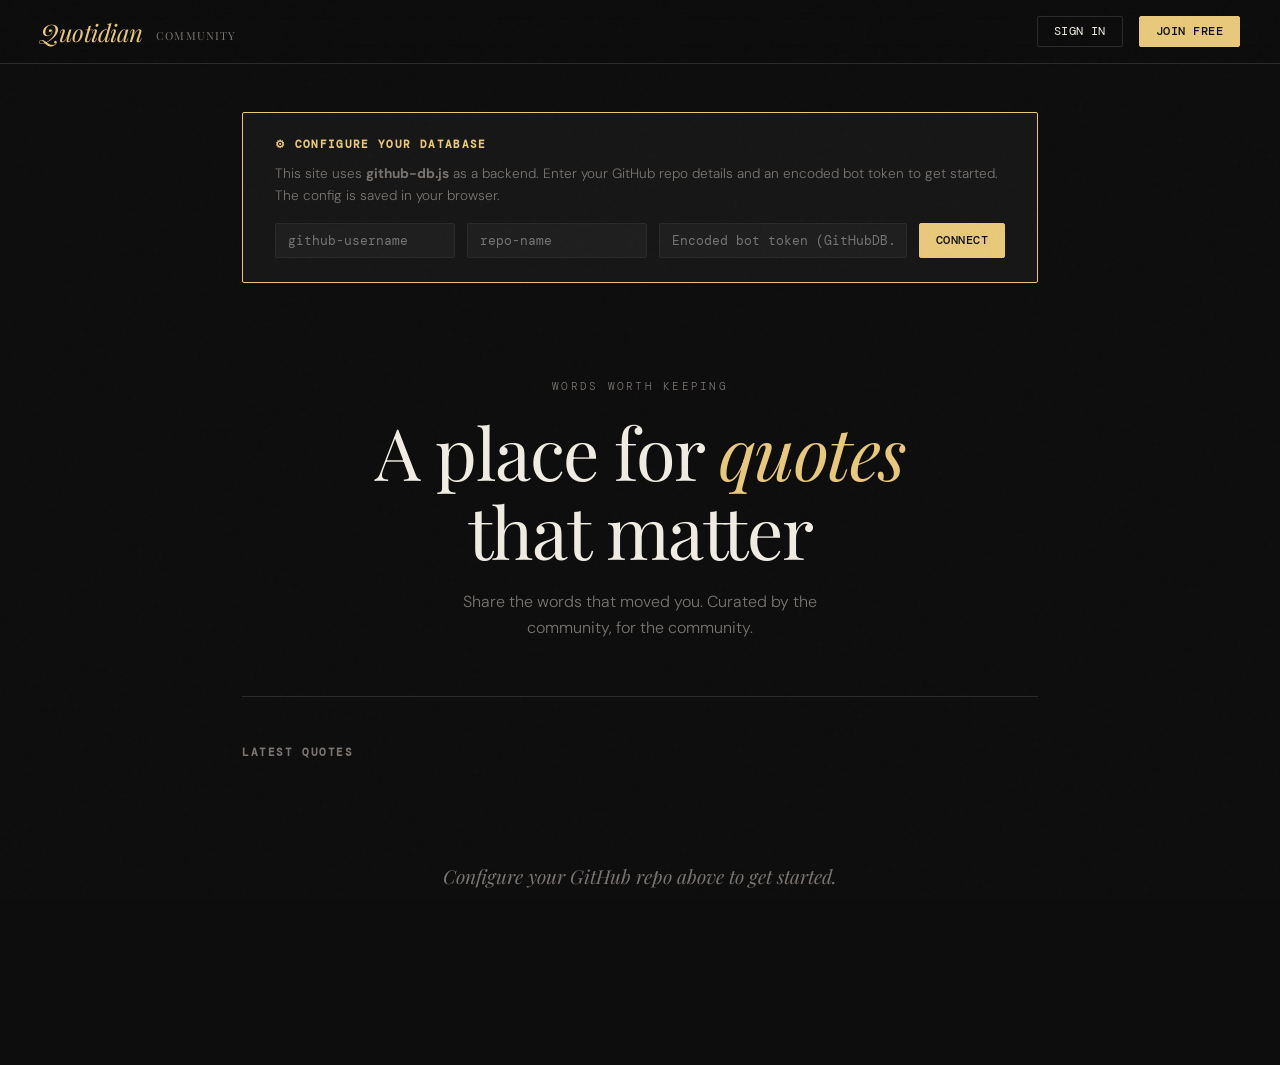
==== index.html @ 461aca29 "init" ====
<!DOCTYPE html>
<html lang="en">

<head>
    <meta charset="UTF-8">
    <meta name="viewport" content="width=device-width, initial-scale=1.0">
    <title>Quotidian — A community of words</title>
    <link rel="preconnect" href="https://fonts.googleapis.com">
    <link
        href="https://fonts.googleapis.com/css2?family=Playfair+Display:ital,wght@0,400;0,700;1,400;1,700&family=DM+Mono:wght@300;400;500&family=DM+Sans:wght@300;400;500&display=swap"
        rel="stylesheet">
    <style>
        :root {
            --bg: #0d0d0d;
            --surface: #161616;
            --surface2: #1e1e1e;
            --border: #2a2a2a;
            --accent: #e8c97a;
            --accent2: #c9a855;
            --text: #f0ece3;
            --muted: #7a7470;
            --danger: #e07070;
            --success: #7ec896;
            --radius: 2px;
        }

        * {
            box-sizing: border-box;
            margin: 0;
            padding: 0;
        }

        body {
            background: var(--bg);
            color: var(--text);
            font-family: 'DM Sans', sans-serif;
            font-weight: 300;
            min-height: 100vh;
            overflow-x: hidden;
        }

        /* ── Noise overlay ── */
        body::before {
            content: '';
            position: fixed;
            inset: 0;
            background-image: url("data:image/svg+xml,%3Csvg viewBox='0 0 200 200' xmlns='http://www.w3.org/2000/svg'%3E%3Cfilter id='n'%3E%3CfeTurbulence type='fractalNoise' baseFrequency='0.9' numOctaves='4' stitchTiles='stitch'/%3E%3C/filter%3E%3Crect width='100%25' height='100%25' filter='url(%23n)' opacity='0.04'/%3E%3C/svg%3E");
            pointer-events: none;
            z-index: 9999;
            opacity: 0.5;
        }

        /* ── Layout ── */
        header {
            border-bottom: 1px solid var(--border);
            padding: 0 2.5rem;
            display: flex;
            align-items: center;
            justify-content: space-between;
            height: 64px;
            position: sticky;
            top: 0;
            background: rgba(13, 13, 13, 0.92);
            backdrop-filter: blur(12px);
            z-index: 100;
        }

        .logo {
            font-family: 'Playfair Display', serif;
            font-size: 1.5rem;
            font-style: italic;
            color: var(--accent);
            letter-spacing: -0.02em;
            text-decoration: none;
        }

        .logo span {
            color: var(--muted);
            font-style: normal;
            font-size: 0.7rem;
            margin-left: 8px;
            vertical-align: middle;
            letter-spacing: 0.1em;
            text-transform: uppercase;
        }

        nav {
            display: flex;
            gap: 1rem;
            align-items: center;
        }

        .btn {
            font-family: 'DM Mono', monospace;
            font-size: 0.72rem;
            padding: 7px 16px;
            border-radius: var(--radius);
            border: 1px solid var(--border);
            cursor: pointer;
            transition: all 0.2s;
            letter-spacing: 0.04em;
            text-transform: uppercase;
            background: transparent;
            color: var(--text);
        }

        .btn:hover {
            border-color: var(--accent);
            color: var(--accent);
        }

        .btn-primary {
            background: var(--accent);
            color: #0d0d0d;
            border-color: var(--accent);
            font-weight: 500;
        }

        .btn-primary:hover {
            background: var(--accent2);
            border-color: var(--accent2);
            color: #0d0d0d;
        }

        .btn-sm {
            padding: 4px 10px;
            font-size: 0.65rem;
        }

        .btn-danger {
            border-color: var(--danger);
            color: var(--danger);
        }

        .btn-danger:hover {
            background: var(--danger);
            color: #0d0d0d;
        }

        main {
            max-width: 860px;
            margin: 0 auto;
            padding: 3rem 2rem 6rem;
        }

        /* ── Hero ── */
        .hero {
            text-align: center;
            padding: 4rem 0 3.5rem;
            border-bottom: 1px solid var(--border);
            margin-bottom: 3rem;
        }

        .hero-eyebrow {
            font-family: 'DM Mono', monospace;
            font-size: 0.7rem;
            color: var(--muted);
            letter-spacing: 0.2em;
            text-transform: uppercase;
            margin-bottom: 1.2rem;
        }

        .hero h1 {
            font-family: 'Playfair Display', serif;
            font-size: clamp(2.8rem, 6vw, 4.5rem);
            font-weight: 400;
            line-height: 1.1;
            letter-spacing: -0.02em;
            color: var(--text);
        }

        .hero h1 em {
            color: var(--accent);
            font-style: italic;
        }

        .hero-sub {
            margin-top: 1.2rem;
            color: var(--muted);
            font-size: 1rem;
            max-width: 400px;
            margin-left: auto;
            margin-right: auto;
            line-height: 1.6;
        }

        /* ── Quote submit panel (shown when logged in) ── */
        #submitPanel {
            display: none;
            background: var(--surface);
            border: 1px solid var(--border);
            border-radius: var(--radius);
            padding: 2rem;
            margin-bottom: 2.5rem;
        }

        #submitPanel h3 {
            font-family: 'Playfair Display', serif;
            font-size: 1.1rem;
            font-weight: 400;
            font-style: italic;
            margin-bottom: 1.2rem;
            color: var(--accent);
        }

        .field {
            margin-bottom: 1rem;
        }

        .field label {
            display: block;
            font-family: 'DM Mono', monospace;
            font-size: 0.65rem;
            text-transform: uppercase;
            letter-spacing: 0.12em;
            color: var(--muted);
            margin-bottom: 6px;
        }

        .field textarea,
        .field input[type=text] {
            width: 100%;
            background: var(--surface2);
            border: 1px solid var(--border);
            color: var(--text);
            font-family: 'Playfair Display', serif;
            font-size: 1rem;
            padding: 10px 14px;
            border-radius: var(--radius);
            resize: none;
            transition: border-color 0.2s;
            font-style: italic;
        }

        .field textarea:focus,
        .field input[type=text]:focus {
            outline: none;
            border-color: var(--accent);
        }

        .field textarea {
            height: 100px;
        }

        .submit-row {
            display: flex;
            gap: 0.75rem;
            align-items: center;
            justify-content: flex-end;
            margin-top: 0.5rem;
        }

        /* ── Quotes feed ── */
        .feed-header {
            display: flex;
            justify-content: space-between;
            align-items: baseline;
            margin-bottom: 1.5rem;
        }

        .feed-header h2 {
            font-family: 'DM Mono', monospace;
            font-size: 0.7rem;
            text-transform: uppercase;
            letter-spacing: 0.14em;
            color: var(--muted);
        }

        .feed-count {
            font-family: 'DM Mono', monospace;
            font-size: 0.65rem;
            color: var(--muted);
        }

        .quotes-grid {
            display: flex;
            flex-direction: column;
            gap: 1px;
        }

        .quote-card {
            background: var(--surface);
            border: 1px solid var(--border);
            border-radius: var(--radius);
            padding: 2rem 2.2rem;
            position: relative;
            transition: border-color 0.2s;
            animation: fadeUp 0.4s ease both;
        }

        .quote-card:hover {
            border-color: #3a3a3a;
        }

        @keyframes fadeUp {
            from {
                opacity: 0;
                transform: translateY(12px);
            }

            to {
                opacity: 1;
                transform: translateY(0);
            }
        }

        .quote-mark {
            font-family: 'Playfair Display', serif;
            font-size: 4rem;
            line-height: 0;
            color: var(--accent);
            opacity: 0.25;
            position: absolute;
            top: 1.6rem;
            left: 1.6rem;
            pointer-events: none;
        }

        .quote-text {
            font-family: 'Playfair Display', serif;
            font-size: 1.2rem;
            font-style: italic;
            line-height: 1.65;
            color: var(--text);
            padding-left: 1.2rem;
        }

        .quote-meta {
            margin-top: 1.2rem;
            display: flex;
            align-items: center;
            justify-content: space-between;
            padding-left: 1.2rem;
        }

        .quote-author {
            font-family: 'DM Mono', monospace;
            font-size: 0.68rem;
            color: var(--accent);
            letter-spacing: 0.05em;
        }

        .quote-author span {
            color: var(--muted);
            margin-right: 4px;
        }

        .quote-by {
            font-family: 'Playfair Display', serif;
            font-size: 0.9rem;
            color: var(--muted);
            font-style: italic;
        }

        .quote-actions {
            display: flex;
            gap: 6px;
            opacity: 0;
            transition: opacity 0.2s;
        }

        .quote-card:hover .quote-actions {
            opacity: 1;
        }

        .quote-time {
            font-family: 'DM Mono', monospace;
            font-size: 0.6rem;
            color: var(--muted);
            margin-top: 0.5rem;
            padding-left: 1.2rem;
        }

        /* ── Auth modal ── */
        .modal-backdrop {
            display: none;
            position: fixed;
            inset: 0;
            background: rgba(0, 0, 0, 0.75);
            z-index: 200;
            backdrop-filter: blur(4px);
            align-items: center;
            justify-content: center;
        }

        .modal-backdrop.open {
            display: flex;
        }

        .modal {
            background: var(--surface);
            border: 1px solid var(--border);
            border-radius: var(--radius);
            width: min(420px, 95vw);
            padding: 2.5rem;
            position: relative;
            animation: modalIn 0.25s ease;
        }

        @keyframes modalIn {
            from {
                opacity: 0;
                transform: scale(0.95) translateY(-8px);
            }

            to {
                opacity: 1;
                transform: scale(1) translateY(0);
            }
        }

        .modal h2 {
            font-family: 'Playfair Display', serif;
            font-size: 1.6rem;
            font-weight: 400;
            font-style: italic;
            margin-bottom: 1.8rem;
            color: var(--accent);
        }

        .modal .field input {
            width: 100%;
            background: var(--surface2);
            border: 1px solid var(--border);
            color: var(--text);
            font-family: 'DM Sans', sans-serif;
            font-size: 0.95rem;
            padding: 10px 14px;
            border-radius: var(--radius);
            transition: border-color 0.2s;
        }

        .modal .field input:focus {
            outline: none;
            border-color: var(--accent);
        }

        .modal-footer {
            margin-top: 1.5rem;
            display: flex;
            flex-direction: column;
            gap: 0.75rem;
        }

        .modal-switch {
            font-size: 0.8rem;
            color: var(--muted);
            text-align: center;
        }

        .modal-switch a {
            color: var(--accent);
            cursor: pointer;
            text-decoration: underline;
        }

        .modal-close {
            position: absolute;
            top: 1rem;
            right: 1rem;
            background: none;
            border: none;
            color: var(--muted);
            cursor: pointer;
            font-size: 1.2rem;
            line-height: 1;
        }

        .modal-close:hover {
            color: var(--text);
        }

        /* ── Toast ── */
        #toast {
            position: fixed;
            bottom: 2rem;
            right: 2rem;
            background: var(--surface2);
            border: 1px solid var(--border);
            color: var(--text);
            font-family: 'DM Mono', monospace;
            font-size: 0.75rem;
            padding: 12px 20px;
            border-radius: var(--radius);
            z-index: 300;
            opacity: 0;
            transform: translateY(8px);
            transition: all 0.3s;
            pointer-events: none;
            letter-spacing: 0.04em;
            max-width: 280px;
        }

        #toast.show {
            opacity: 1;
            transform: translateY(0);
        }

        #toast.success {
            border-color: var(--success);
            color: var(--success);
        }

        #toast.error {
            border-color: var(--danger);
            color: var(--danger);
        }

        /* ── Setup prompt ── */
        #setupPrompt {
            background: var(--surface);
            border: 1px solid var(--accent);
            border-radius: var(--radius);
            padding: 1.5rem 2rem;
            margin-bottom: 2rem;
            display: none;
        }

        #setupPrompt h3 {
            font-family: 'DM Mono', monospace;
            font-size: 0.7rem;
            text-transform: uppercase;
            letter-spacing: 0.12em;
            color: var(--accent);
            margin-bottom: 0.75rem;
        }

        #setupPrompt p {
            font-size: 0.85rem;
            color: var(--muted);
            line-height: 1.6;
            margin-bottom: 1rem;
        }

        .setup-row {
            display: flex;
            gap: 0.75rem;
            flex-wrap: wrap;
        }

        .setup-row input {
            flex: 1;
            min-width: 180px;
            background: var(--surface2);
            border: 1px solid var(--border);
            color: var(--text);
            font-family: 'DM Mono', monospace;
            font-size: 0.8rem;
            padding: 8px 12px;
            border-radius: var(--radius);
        }

        .setup-row input:focus {
            outline: none;
            border-color: var(--accent);
        }

        /* ── Loading ── */
        .loading {
            text-align: center;
            padding: 4rem;
            font-family: 'DM Mono', monospace;
            font-size: 0.7rem;
            color: var(--muted);
            letter-spacing: 0.1em;
            text-transform: uppercase;
        }

        .loading::after {
            content: '';
            display: inline-block;
            width: 4px;
            height: 4px;
            border-radius: 50%;
            background: var(--muted);
            margin-left: 8px;
            vertical-align: middle;
            animation: blink 1s infinite;
        }

        @keyframes blink {

            0%,
            100% {
                opacity: 1
            }

            50% {
                opacity: 0
            }
        }

        .empty {
            text-align: center;
            padding: 5rem 2rem;
            font-family: 'Playfair Display', serif;
            font-size: 1.2rem;
            font-style: italic;
            color: var(--muted);
        }

        /* ── User chip ── */
        .user-chip {
            display: flex;
            align-items: center;
            gap: 10px;
        }

        .user-chip span {
            font-family: 'DM Mono', monospace;
            font-size: 0.7rem;
            color: var(--muted);
            text-transform: uppercase;
            letter-spacing: 0.08em;
        }

        .user-chip strong {
            color: var(--accent);
        }

        hr.divider {
            border: none;
            border-top: 1px solid var(--border);
            margin: 1.5rem 0;
        }

        @media (max-width: 600px) {
            header {
                padding: 0 1.2rem;
            }

            main {
                padding: 2rem 1.2rem 5rem;
            }

            .quote-text {
                font-size: 1.05rem;
            }

            .hero h1 {
                font-size: 2.2rem;
            }
        }
    </style>
</head>

<body>

    <header>
        <a class="logo" href="#">Quotidian <span>community</span></a>
        <nav id="navArea">
            <button class="btn" id="loginBtn">Sign in</button>
            <button class="btn btn-primary" id="registerBtn">Join free</button>
        </nav>
    </header>

    <main>

        <!-- First-run config -->
        <div id="setupPrompt">
            <h3>⚙ Configure your database</h3>
            <p>This site uses <strong>github-db.js</strong> as a backend. Enter your GitHub repo details and an encoded
                bot token to get started. The config is saved in your browser.</p>
            <div class="setup-row">
                <input id="cfgOwner" placeholder="github-username" />
                <input id="cfgRepo" placeholder="repo-name" />
                <input id="cfgToken" placeholder="Encoded bot token (GitHubDB.encodeToken(...))" style="flex:2" />
                <button class="btn btn-primary" onclick="saveConfig()">Connect</button>
            </div>
        </div>

        <div class="hero">
            <p class="hero-eyebrow">Words worth keeping</p>
            <h1>A place for <em>quotes</em><br>that matter</h1>
            <p class="hero-sub">Share the words that moved you. Curated by the community, for the community.</p>
        </div>

        <!-- Submit panel (auth only) -->
        <div id="submitPanel">
            <h3>Share a quote</h3>
            <div class="field">
                <label>The quote</label>
                <textarea id="qText" placeholder="The words themselves…"></textarea>
            </div>
            <div class="field">
                <label>Attributed to <span style="color:var(--muted)">(optional)</span></label>
                <input type="text" id="qAuthor" placeholder="e.g. Marcus Aurelius" />
            </div>
            <div class="submit-row">
                <span id="submitMsg" style="font-family:'DM Mono',monospace;font-size:0.7rem;color:var(--muted)"></span>
                <button class="btn btn-primary" onclick="submitQuote()">Publish quote</button>
            </div>
        </div>

        <!-- Feed -->
        <div class="feed-header">
            <h2>Latest quotes</h2>
            <span class="feed-count" id="feedCount"></span>
        </div>
        <div id="feed" class="quotes-grid">
            <div class="loading">Loading quotes</div>
        </div>
    </main>

    <!-- Auth modal -->
    <div class="modal-backdrop" id="authModal">
        <div class="modal">
            <button class="modal-close" onclick="closeModal()">✕</button>
            <h2 id="modalTitle">Welcome back</h2>
            <div class="field">
                <label>Username</label>
                <input type="text" id="authUser" placeholder="your_username" autocomplete="username" />
            </div>
            <div class="field">
                <label>Password</label>
                <input type="password" id="authPass" placeholder="••••••••" autocomplete="current-password" />
            </div>
            <div id="authError"
                style="font-family:'DM Mono',monospace;font-size:0.72rem;color:var(--danger);margin-top:0.5rem;min-height:1.2em;">
            </div>
            <div class="modal-footer">
                <button class="btn btn-primary" id="authSubmitBtn" onclick="doAuth()">Sign in</button>
                <p class="modal-switch" id="modalSwitch">
                    No account? <a onclick="toggleMode()">Create one</a>
                </p>
            </div>
        </div>
    </div>

    <!-- Toast -->
    <div id="toast"></div>

    <script type="module">
        // ── Import github-db.js ──────────────────────────────────────────
        // We inline GitHubDB logic inline-compatible by using a dynamic import
        // from the same directory, OR you can change this to your hosted URL.
        // For the artifact to work standalone, we re-embed the essential parts.

        // ━━━━━━━━━━━━━━━━━━━━━━━━━━━━━━━━━━━━━━━━━━━━━━━━━━━━━
        // CONFIGURATION — change these or use the setup prompt
        // ━━━━━━━━━━━━━━━━━━━━━━━━━━━━━━━━━━━━━━━━━━━━━━━━━━━━━
        const DEFAULT_CONFIG = {
            owner: '',
            repo: '',
            publicToken: '',
        }
        // ━━━━━━━━━━━━━━━━━━━━━━━━━━━━━━━━━━━━━━━━━━━━━━━━━━━━━

        // ── Load github-db.js ──
        let GitHubDB, DBError
        try {
            const mod = await import('./github-db.js')
            GitHubDB = mod.GitHubDB || mod.default
            DBError = mod.DBError
        } catch (e) {
            showToast('Could not load github-db.js — place it next to this file.', 'error')
            document.getElementById('feed').innerHTML = `<div class="empty">github-db.js not found.<br><small style="font-size:0.75rem;font-family:'DM Mono',monospace">Place github-db.js in the same folder as this HTML file.</small></div>`
            document.getElementById('setupPrompt').style.display = 'block'
        }

        // ── State ──
        let db = null
        let authMode = 'login'  // 'login' | 'register'

        // ── Config helpers ──
        function getConfig() {
            const saved = localStorage.getItem('quotidian_cfg')
            if (saved) return { ...DEFAULT_CONFIG, ...JSON.parse(saved) }
            return DEFAULT_CONFIG
        }

        window.saveConfig = function () {
            const cfg = {
                owner: document.getElementById('cfgOwner').value.trim(),
                repo: document.getElementById('cfgRepo').value.trim(),
                publicToken: document.getElementById('cfgToken').value.trim(),
            }
            if (!cfg.owner || !cfg.repo || !cfg.publicToken) {
                showToast('Fill in all three fields.', 'error'); return
            }
            localStorage.setItem('quotidian_cfg', JSON.stringify(cfg))
            document.getElementById('setupPrompt').style.display = 'none'
            init(cfg)
        }

        // ── Initialise DB ──
        async function init(cfg) {
            if (!GitHubDB) return
            if (!cfg.owner || !cfg.repo || !cfg.publicToken) {
                document.getElementById('setupPrompt').style.display = 'block'
                document.getElementById('feed').innerHTML = '<div class="empty">Configure your GitHub repo above to get started.</div>'
                return
            }
            try {
                db = GitHubDB.public({
                    owner: cfg.owner,
                    repo: cfg.repo,
                    publicToken: cfg.publicToken,
                }).rules({
                    quotes: { read: 'public', write: 'auth' },
                })
                // Restore session
                if (db.auth.isLoggedIn) updateNav(db.auth.currentUser)
                loadQuotes()
            } catch (e) {
                showToast('Failed to init DB: ' + e.message, 'error')
            }
        }

        // ── Load & render quotes ──
        async function loadQuotes() {
            const feed = document.getElementById('feed')
            feed.innerHTML = '<div class="loading">Loading quotes</div>'
            try {
                const quotes = await db.collection('quotes').query(
                    () => true,
                    { sort: (a, b) => new Date(b.createdAt) - new Date(a.createdAt) }
                )
                document.getElementById('feedCount').textContent = quotes.length ? `${quotes.length} quote${quotes.length !== 1 ? 's' : ''}` : ''
                if (!quotes.length) {
                    feed.innerHTML = '<div class="empty">No quotes yet.<br>Be the first to share one.</div>'
                    return
                }
                feed.innerHTML = quotes.map(renderQuote).join('')
                attachDeleteHandlers()
            } catch (e) {
                feed.innerHTML = `<div class="empty" style="color:var(--danger)">${e.message}</div>`
            }
        }

        function renderQuote(q) {
            const isOwner = db?.auth?.isLoggedIn && db.auth.currentUser?.username === q.postedBy
            const when = q.createdAt ? timeAgo(new Date(q.createdAt)) : ''
            const deleteBtn = isOwner
                ? `<button class="btn btn-sm btn-danger" data-id="${q.id}" onclick="deleteQuote('${q.id}')">delete</button>`
                : ''
            const attribution = q.author ? `<span class="quote-by">— ${escHtml(q.author)}</span>` : ''
            return `
    <div class="quote-card" id="card-${q.id}">
      <div class="quote-mark">"</div>
      <p class="quote-text">${escHtml(q.text)}</p>
      <div class="quote-meta">
        <div>
          ${attribution}
        </div>
        <div class="quote-actions">${deleteBtn}</div>
      </div>
      <div class="quote-time">
        <span class="quote-author"><span>by</span> ${escHtml(q.postedBy || 'anon')}</span>
        &nbsp;·&nbsp; ${when}
      </div>
    </div>`
        }

        function attachDeleteHandlers() { }

        window.deleteQuote = async function (id) {
            if (!confirm('Delete this quote?')) return
            try {
                await db.collection('quotes').remove(id)
                document.getElementById('card-' + id)?.remove()
                showToast('Quote removed.', 'success')
                const feed = document.getElementById('feed')
                if (!feed.querySelector('.quote-card')) {
                    feed.innerHTML = '<div class="empty">No quotes yet.</div>'
                }
            } catch (e) { showToast(e.message, 'error') }
        }

        // ── Submit quote ──
        window.submitQuote = async function () {
            const text = document.getElementById('qText').value.trim()
            const author = document.getElementById('qAuthor').value.trim()
            const msg = document.getElementById('submitMsg')
            if (!text) { msg.textContent = 'The quote cannot be empty.'; return }
            msg.textContent = 'Publishing…'
            try {
                await db.collection('quotes').add({
                    text,
                    author: author || null,
                    postedBy: db.auth.currentUser.username,
                })
                document.getElementById('qText').value = ''
                document.getElementById('qAuthor').value = ''
                msg.textContent = ''
                showToast('Quote published!', 'success')
                loadQuotes()
            } catch (e) {
                msg.textContent = e.message
                showToast(e.message, 'error')
            }
        }

        // ── Auth ──
        window.openLogin = function () { authMode = 'login'; syncModal(); openModal() }
        window.openRegister = function () { authMode = 'register'; syncModal(); openModal() }
        window.closeModal = function () { document.getElementById('authModal').classList.remove('open') }
        window.toggleMode = function () { authMode = authMode === 'login' ? 'register' : 'login'; syncModal() }

        function syncModal() {
            const isReg = authMode === 'register'
            document.getElementById('modalTitle').textContent = isReg ? 'Create account' : 'Welcome back'
            document.getElementById('authSubmitBtn').textContent = isReg ? 'Create account' : 'Sign in'
            document.getElementById('modalSwitch').innerHTML = isReg
                ? `Already have one? <a onclick="toggleMode()">Sign in</a>`
                : `No account? <a onclick="toggleMode()">Create one</a>`
            document.getElementById('authError').textContent = ''
        }

        function openModal() {
            document.getElementById('authModal').classList.add('open')
            document.getElementById('authUser').focus()
        }

        window.doAuth = async function () {
            const username = document.getElementById('authUser').value.trim()
            const password = document.getElementById('authPass').value
            const errEl = document.getElementById('authError')
            errEl.textContent = ''
            if (!username || !password) { errEl.textContent = 'Fill in both fields.'; return }
            const btn = document.getElementById('authSubmitBtn')
            btn.disabled = true; btn.textContent = authMode === 'login' ? 'Signing in…' : 'Creating…'
            try {
                if (authMode === 'login') {
                    await db.auth.login(username, password)
                } else {
                    await db.auth.register(username, password)
                }
                closeModal()
                updateNav(db.auth.currentUser)
                document.getElementById('submitPanel').style.display = 'block'
                showToast(authMode === 'login' ? `Welcome back, ${username}!` : `Account created, welcome ${username}!`, 'success')
                loadQuotes() // re-render to show delete buttons
            } catch (e) {
                errEl.textContent = e.message
            } finally {
                btn.disabled = false; syncModal()
                btn.textContent = authMode === 'login' ? 'Sign in' : 'Create account'
            }
        }

        window.logout = function () {
            db.auth.logout()
            updateNav(null)
            document.getElementById('submitPanel').style.display = 'none'
            showToast('Signed out.', 'success')
            loadQuotes()
        }

        function updateNav(user) {
            const nav = document.getElementById('navArea')
            if (user) {
                nav.innerHTML = `
      <div class="user-chip">
        <span><strong>${escHtml(user.username)}</strong></span>
        <button class="btn btn-sm" onclick="logout()">Sign out</button>
      </div>`
                document.getElementById('submitPanel').style.display = 'block'
            } else {
                nav.innerHTML = `
      <button class="btn" id="loginBtn">Sign in</button>
      <button class="btn btn-primary" id="registerBtn">Join free</button>`
                document.getElementById('loginBtn').onclick = openLogin
                document.getElementById('registerBtn').onclick = openRegister
                document.getElementById('submitPanel').style.display = 'none'
            }
        }

        // ── Button wiring ──
        document.getElementById('loginBtn').onclick = openLogin
        document.getElementById('registerBtn').onclick = openRegister

        // Close modal on backdrop click
        document.getElementById('authModal').addEventListener('click', e => {
            if (e.target === document.getElementById('authModal')) closeModal()
        })

        // Enter key in auth form
        document.addEventListener('keydown', e => {
            if (e.key === 'Enter' && document.getElementById('authModal').classList.contains('open')) doAuth()
        })

        // ── Helpers ──
        window.showToast = function (msg, type = '') {
            const t = document.getElementById('toast')
            t.textContent = msg
            t.className = 'show ' + type
            clearTimeout(t._to)
            t._to = setTimeout(() => { t.className = '' }, 3500)
        }

        function escHtml(s) {
            if (!s) return ''
            return s.replace(/&/g, '&amp;').replace(/</g, '&lt;').replace(/>/g, '&gt;').replace(/"/g, '&quot;')
        }

        function timeAgo(date) {
            const s = (Date.now() - date) / 1000
            if (s < 60) return 'just now'
            if (s < 3600) return `${Math.floor(s / 60)}m ago`
            if (s < 86400) return `${Math.floor(s / 3600)}h ago`
            if (s < 604800) return `${Math.floor(s / 86400)}d ago`
            return date.toLocaleDateString('en', { month: 'short', day: 'numeric', year: 'numeric' })
        }

        // ── Boot ──
        if (GitHubDB) {
            const cfg = getConfig()
            if (!cfg.owner) {
                document.getElementById('setupPrompt').style.display = 'block'
                document.getElementById('feed').innerHTML = '<div class="empty">Configure your GitHub repo above to get started.</div>'
            } else {
                init(cfg)
            }
        }
    </script>
</body>

</html>
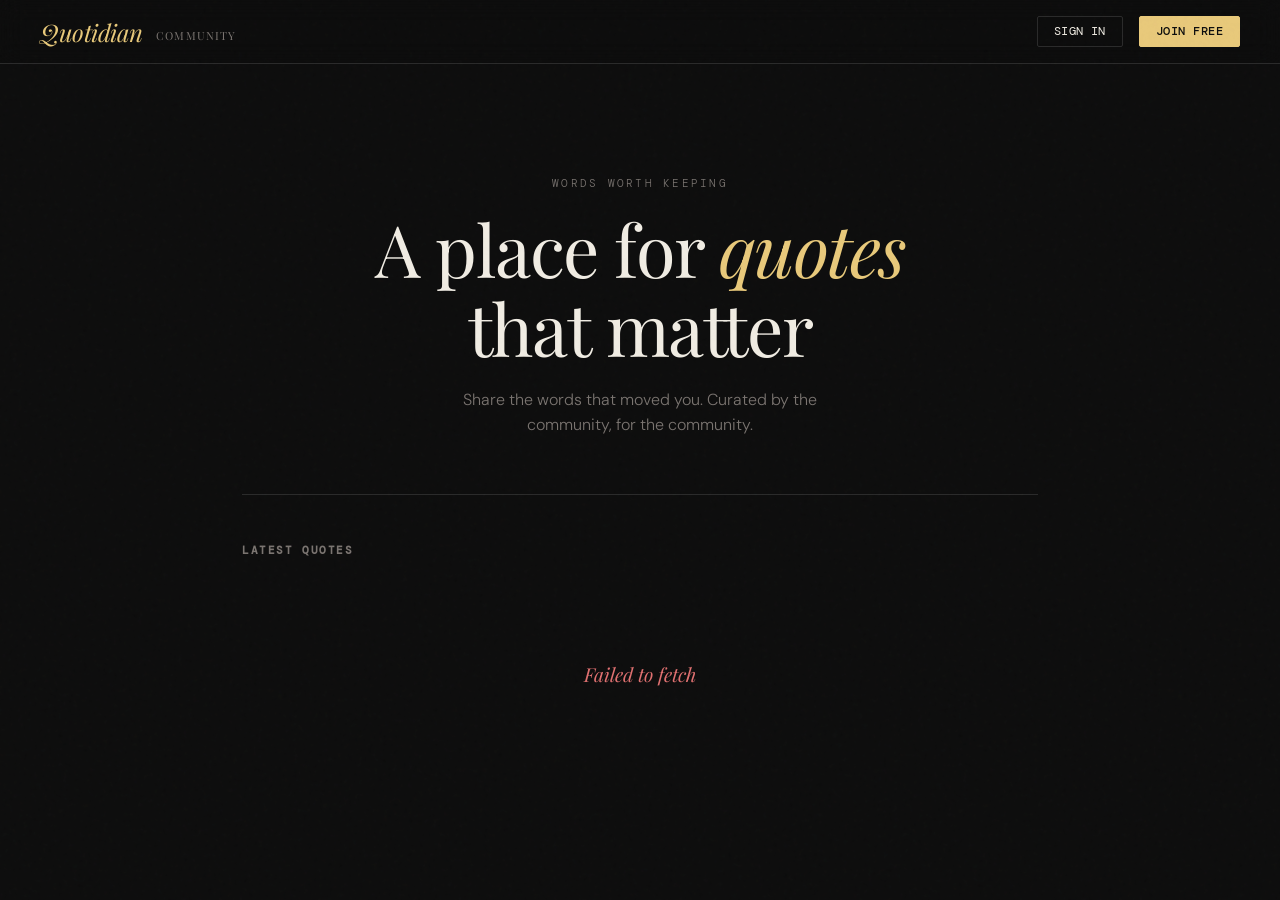
==== commit 72e428c2: "d" ====
--- a/index.html
+++ b/index.html
@@ -506,32 +506,6 @@
             color: var(--danger);
         }
 
-        /* ── Setup prompt ── */
-        #setupPrompt {
-            background: var(--surface);
-            border: 1px solid var(--accent);
-            border-radius: var(--radius);
-            padding: 1.5rem 2rem;
-            margin-bottom: 2rem;
-            display: none;
-        }
-
-        #setupPrompt h3 {
-            font-family: 'DM Mono', monospace;
-            font-size: 0.7rem;
-            text-transform: uppercase;
-            letter-spacing: 0.12em;
-            color: var(--accent);
-            margin-bottom: 0.75rem;
-        }
-
-        #setupPrompt p {
-            font-size: 0.85rem;
-            color: var(--muted);
-            line-height: 1.6;
-            margin-bottom: 1rem;
-        }
-
         .setup-row {
             display: flex;
             gap: 0.75rem;
@@ -655,19 +629,6 @@
     </header>
 
     <main>
-
-        <!-- First-run config -->
-        <div id="setupPrompt">
-            <h3>⚙ Configure your database</h3>
-            <p>This site uses <strong>github-db.js</strong> as a backend. Enter your GitHub repo details and an encoded
-                bot token to get started. The config is saved in your browser.</p>
-            <div class="setup-row">
-                <input id="cfgOwner" placeholder="github-username" />
-                <input id="cfgRepo" placeholder="repo-name" />
-                <input id="cfgToken" placeholder="Encoded bot token (GitHubDB.encodeToken(...))" style="flex:2" />
-                <button class="btn btn-primary" onclick="saveConfig()">Connect</button>
-            </div>
-        </div>
 
         <div class="hero">
             <p class="hero-eyebrow">Words worth keeping</p>
@@ -740,9 +701,9 @@
         // CONFIGURATION — change these or use the setup prompt
         // ━━━━━━━━━━━━━━━━━━━━━━━━━━━━━━━━━━━━━━━━━━━━━━━━━━━━━
         const DEFAULT_CONFIG = {
-            owner: '',
-            repo: '',
-            publicToken: '',
+            owner: 'ImDuck42',
+            repo: 'GHDB',
+            publicToken: 'ICA0HSwtHRYQPAUPAx0dOwMgDhsqHhcjNSUvcRAsJwY2GnU6LDt3eg==',
         }
         // ━━━━━━━━━━━━━━━━━━━━━━━━━━━━━━━━━━━━━━━━━━━━━━━━━━━━━
 
@@ -755,7 +716,6 @@
         } catch (e) {
             showToast('Could not load github-db.js — place it next to this file.', 'error')
             document.getElementById('feed').innerHTML = `<div class="empty">github-db.js not found.<br><small style="font-size:0.75rem;font-family:'DM Mono',monospace">Place github-db.js in the same folder as this HTML file.</small></div>`
-            document.getElementById('setupPrompt').style.display = 'block'
         }
 
         // ── State ──
@@ -779,7 +739,6 @@
                 showToast('Fill in all three fields.', 'error'); return
             }
             localStorage.setItem('quotidian_cfg', JSON.stringify(cfg))
-            document.getElementById('setupPrompt').style.display = 'none'
             init(cfg)
         }
 
@@ -787,7 +746,6 @@
         async function init(cfg) {
             if (!GitHubDB) return
             if (!cfg.owner || !cfg.repo || !cfg.publicToken) {
-                document.getElementById('setupPrompt').style.display = 'block'
                 document.getElementById('feed').innerHTML = '<div class="empty">Configure your GitHub repo above to get started.</div>'
                 return
             }
@@ -1004,15 +962,7 @@
         }
 
         // ── Boot ──
-        if (GitHubDB) {
-            const cfg = getConfig()
-            if (!cfg.owner) {
-                document.getElementById('setupPrompt').style.display = 'block'
-                document.getElementById('feed').innerHTML = '<div class="empty">Configure your GitHub repo above to get started.</div>'
-            } else {
-                init(cfg)
-            }
-        }
+        if (GitHubDB) init(DEFAULT_CONFIG);
     </script>
 </body>
 
